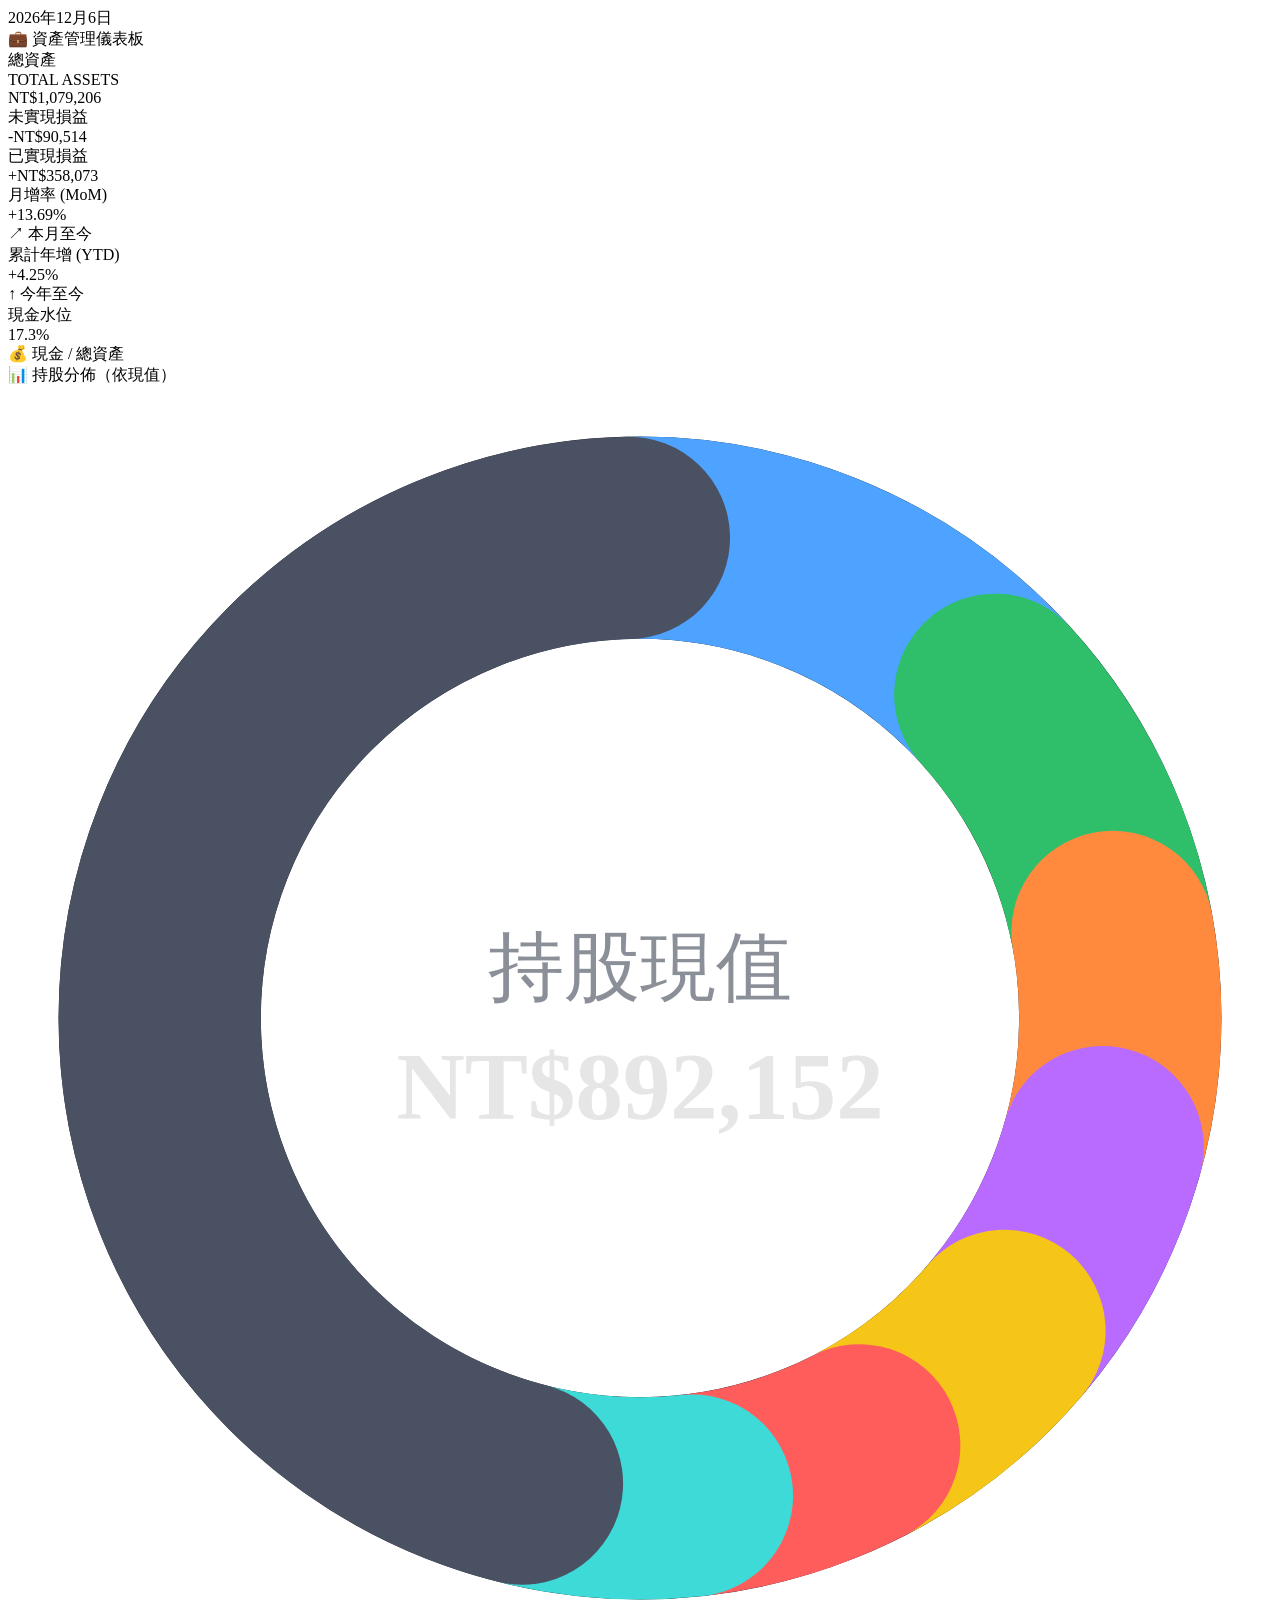
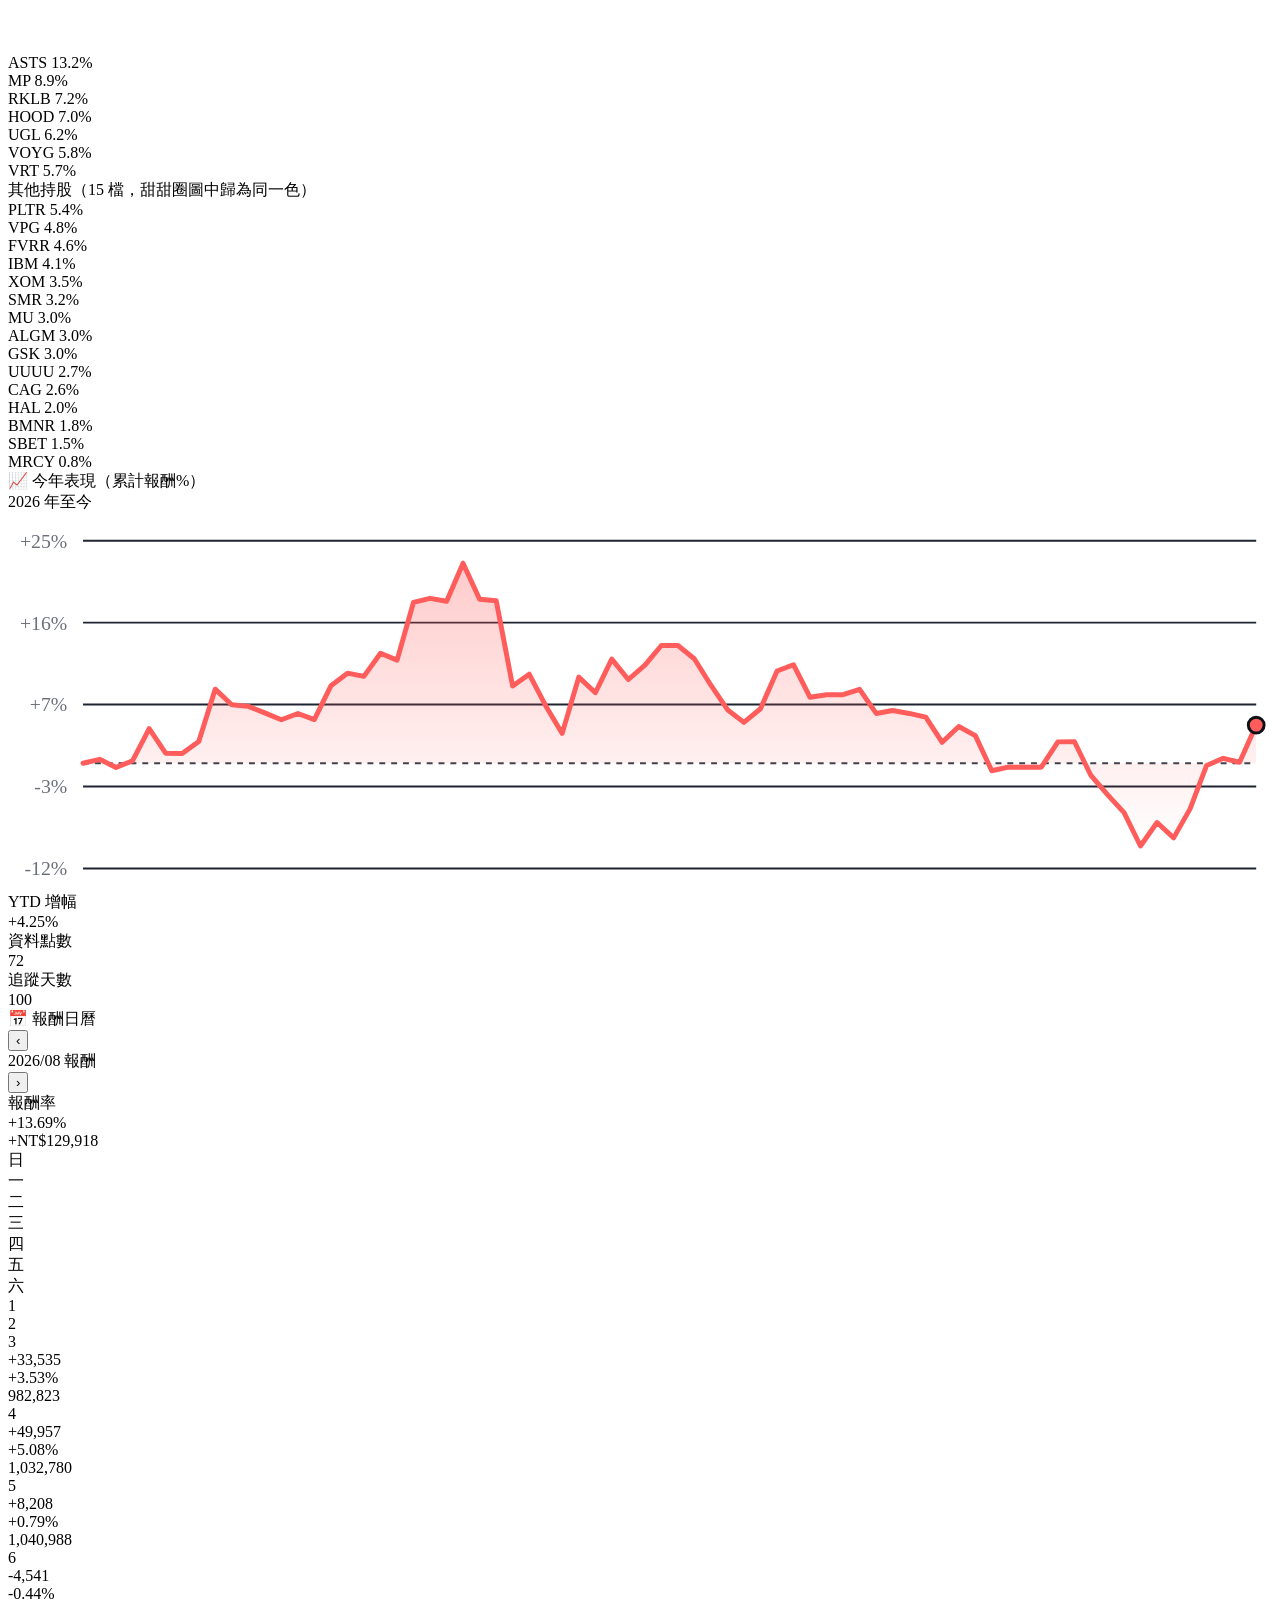
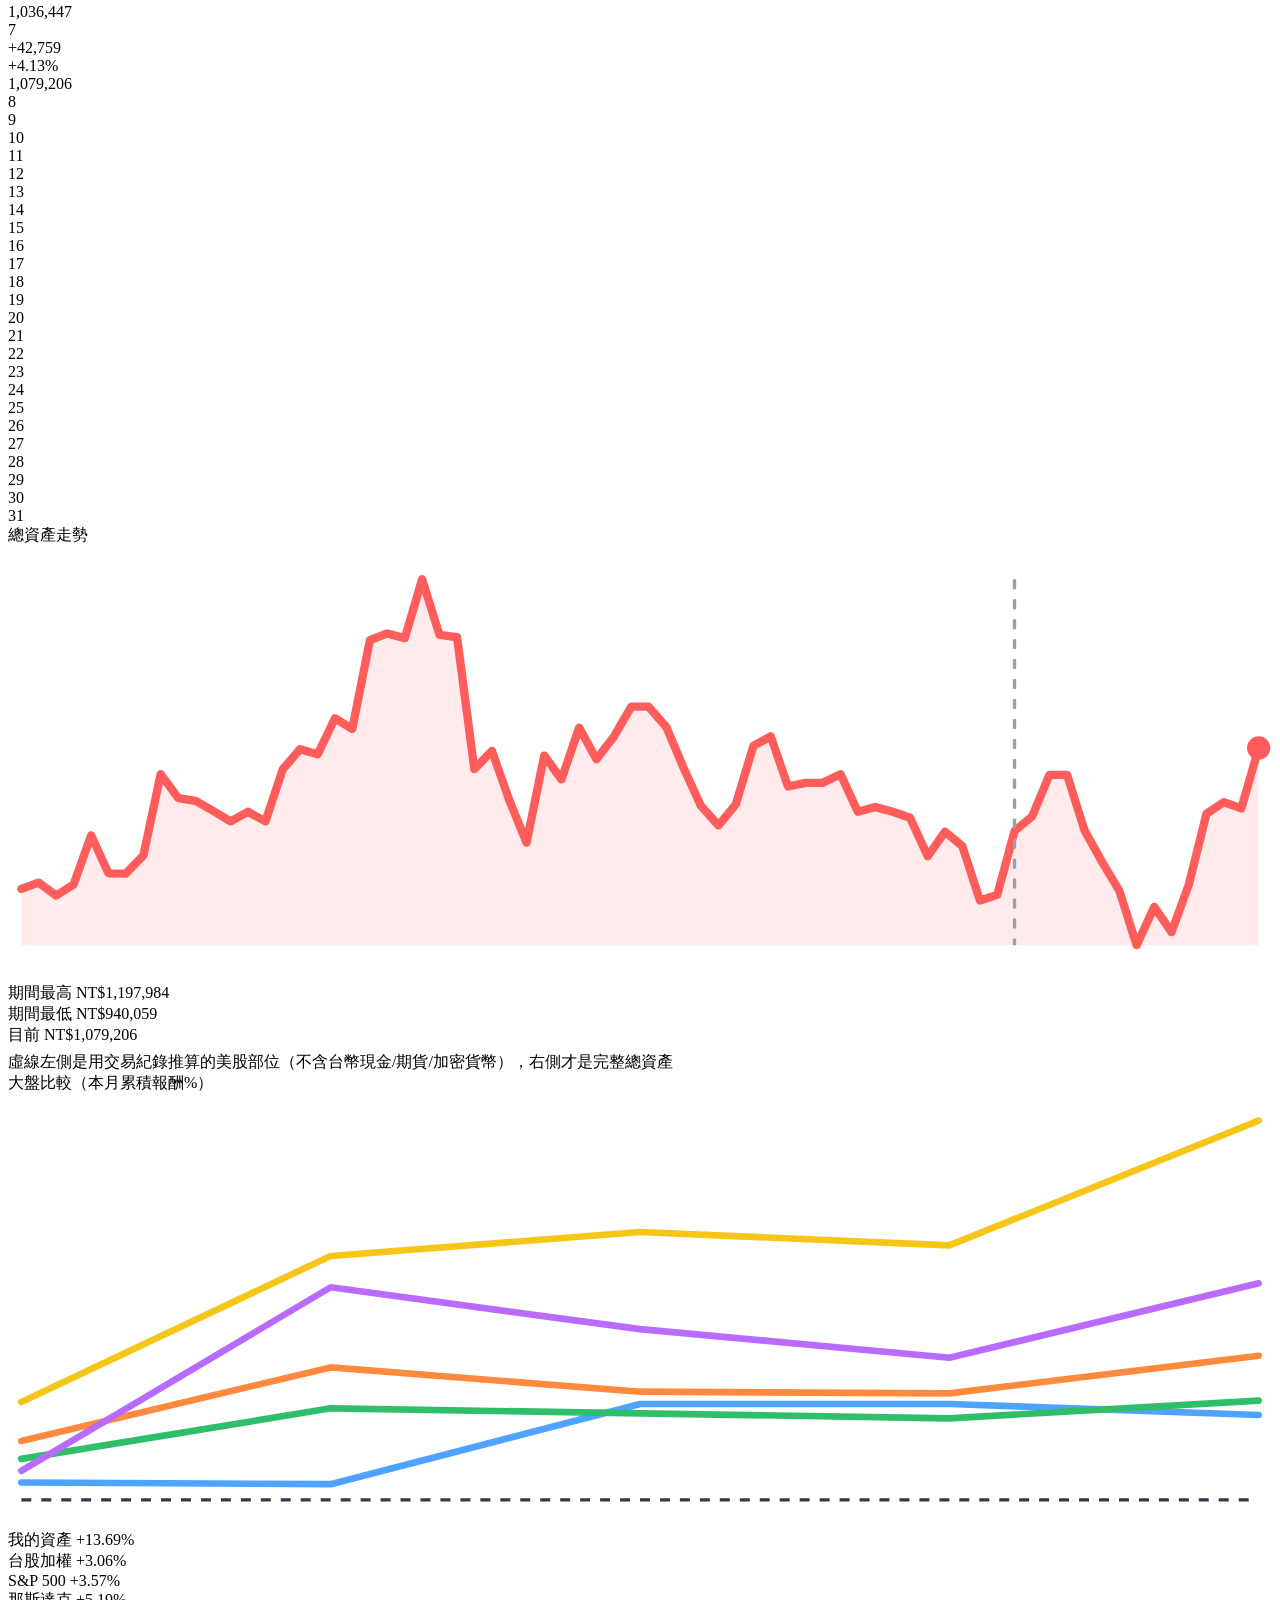
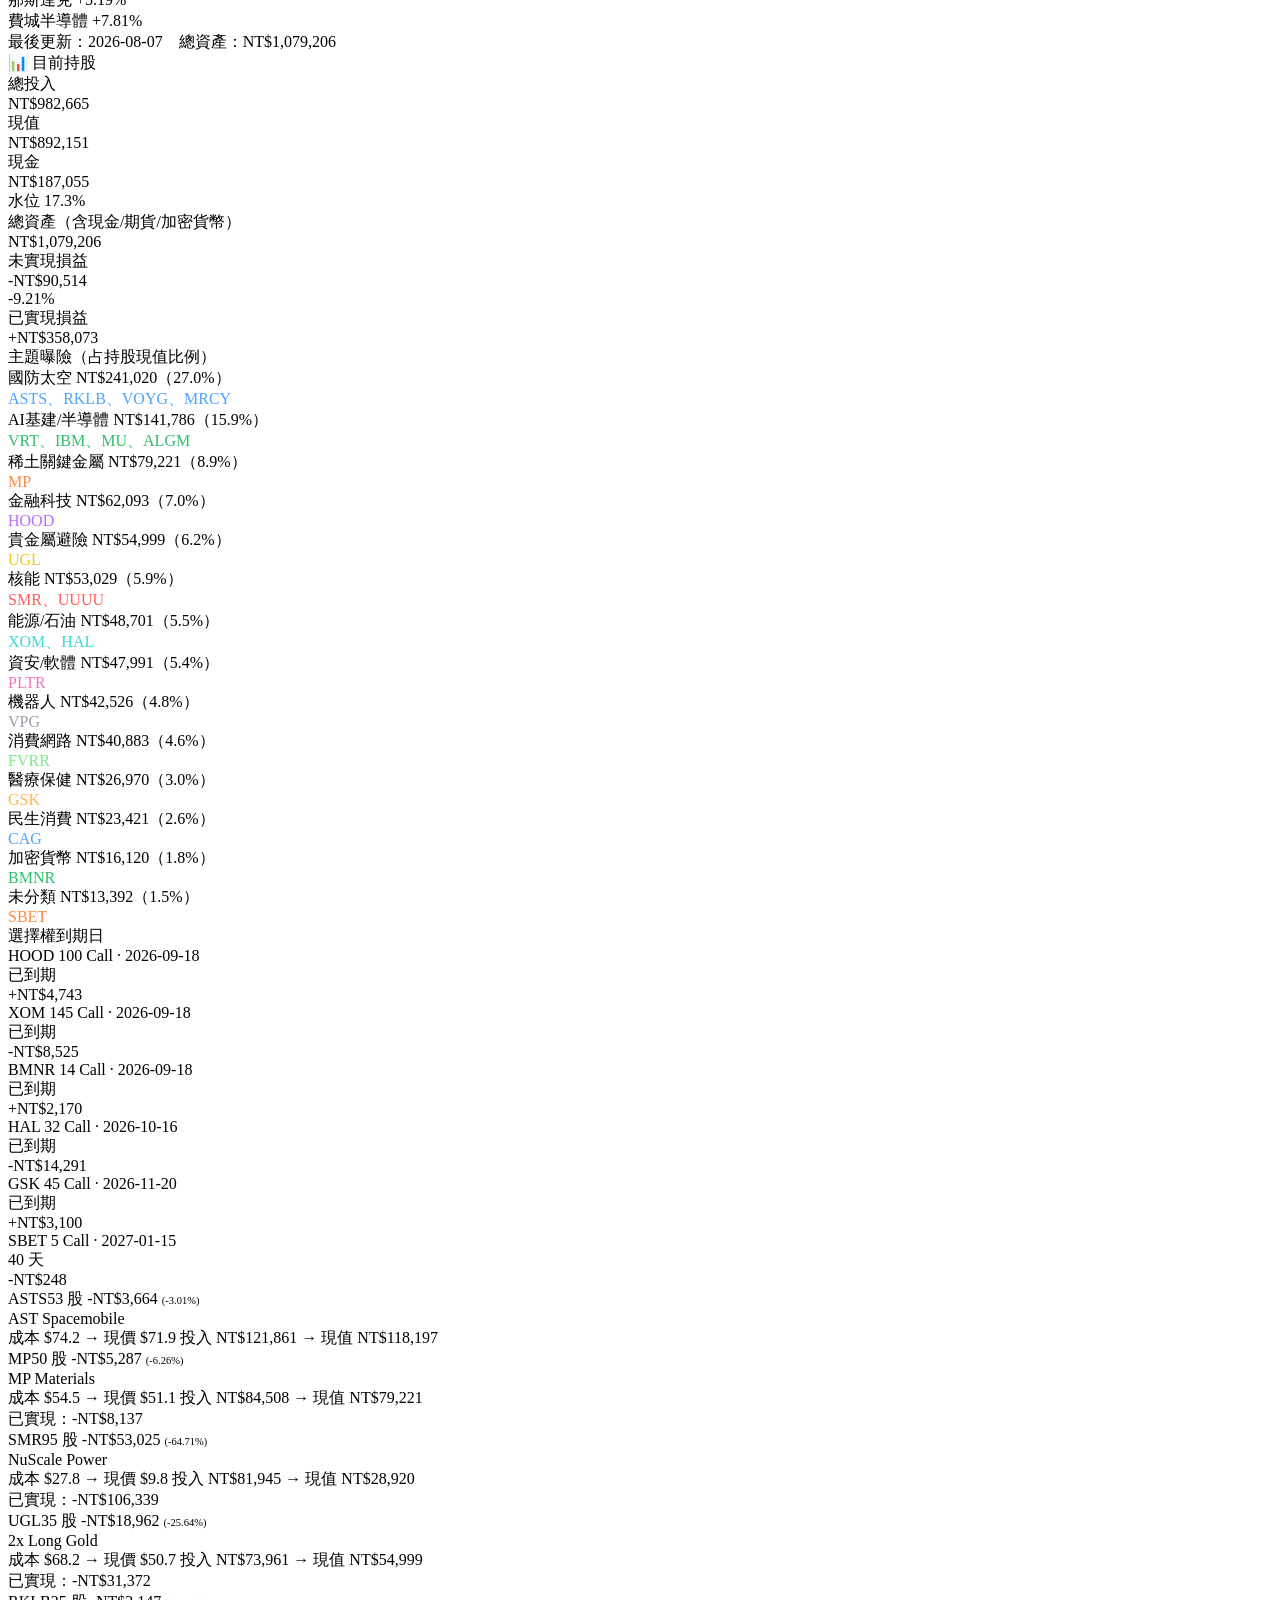
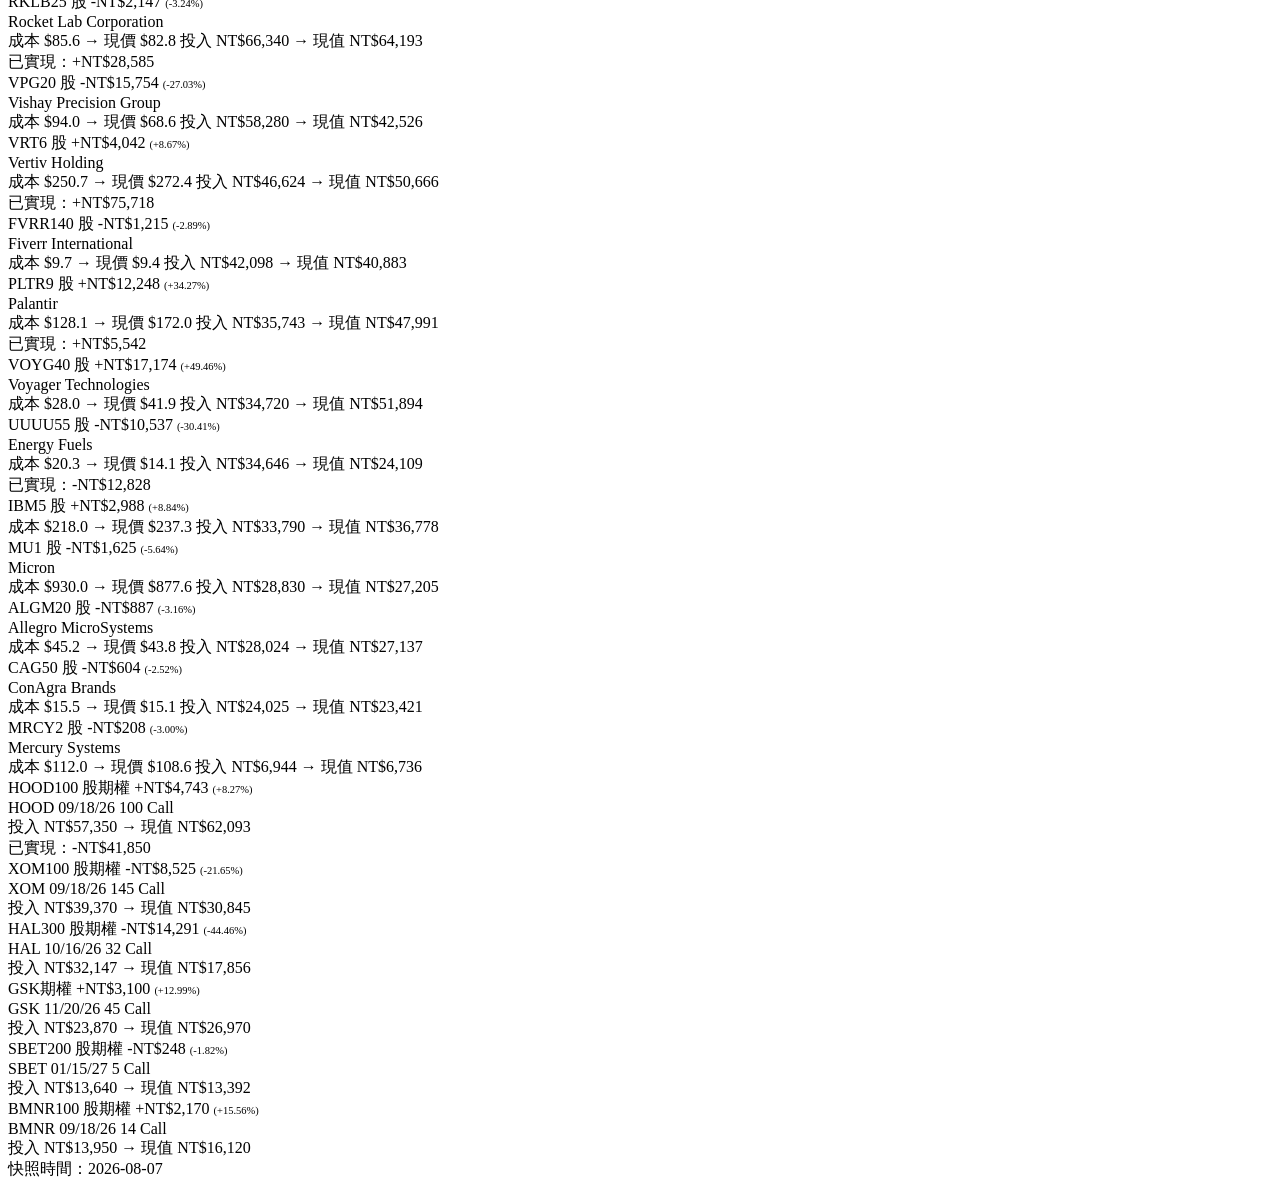
==== index.html @ ec4246f0 "移除持股更新頁面與 Firestore 即時同步，報酬日曆改成只讀 holdings.js Firestore 上的持股資料很久沒人更新，但只要文件存在就會無條件蓋掉 holdings.js 顯示的內" ====
<!DOCTYPE html>
<html lang="zh-Hant">
<head>
<meta charset="UTF-8">
<meta name="viewport" content="width=device-width, initial-scale=1.0">
<meta http-equiv="Cache-Control" content="no-cache, no-store, must-revalidate">
<meta http-equiv="Pragma" content="no-cache">
<meta http-equiv="Expires" content="0">
<title>報酬日曆</title>
<script>
  // 每次都用當下時間戳當版本號，強迫瀏覽器每次都重新抓最新的 CSS/JS，
  // 這樣排程任務每天更新完資料後，打開網站就一定是最新的，不用手動清快取。
  document.write('<link rel="stylesheet" href="style.css?v=' + Date.now() + '">');
</script>
</head>
<body>
  <div class="page">
    <div class="card hero-card">
      <div class="hero-header">
        <div class="hero-date" id="heroDate"></div>
        <div class="hero-title">💼 資產管理儀表板</div>
      </div>

      <div class="networth-block">
        <div class="networth-label-group">
          <div class="networth-label">總資產</div>
          <div class="networth-label-en">TOTAL ASSETS</div>
        </div>
        <div class="networth-value-row">
          <div class="networth-value" id="heroTotalAssets">--</div>
          <div class="networth-breakdown">
            <div class="breakdown-item">
              <div class="breakdown-label">未實現損益</div>
              <div class="breakdown-value" id="heroUnrealized">--</div>
            </div>
            <div class="breakdown-item">
              <div class="breakdown-label">已實現損益</div>
              <div class="breakdown-value" id="heroRealized">--</div>
            </div>
          </div>
        </div>
      </div>

      <div class="stat-tile-row">
        <div class="stat-tile">
          <div class="stat-label">月增率 (MoM)</div>
          <div class="stat-value" id="statMom">--</div>
          <div class="stat-sub">↗ 本月至今</div>
        </div>
        <div class="stat-tile">
          <div class="stat-label">累計年增 (YTD)</div>
          <div class="stat-value" id="statYtd">--</div>
          <div class="stat-sub">↑ 今年至今</div>
        </div>
        <div class="stat-tile">
          <div class="stat-label">現金水位</div>
          <div class="stat-value" id="statCash">--</div>
          <div class="stat-sub">💰 現金 / 總資產</div>
        </div>
      </div>

      <div class="donut-section">
        <div class="section-title">📊 持股分佈（依現值）</div>
        <div class="donut-body">
          <div class="donut-chart-wrap" id="donutChart"></div>
          <div class="donut-legend" id="donutLegend"></div>
        </div>
      </div>

      <div class="ytd-section">
        <div class="ytd-title-row">
          <div class="section-title">📈 今年表現（累計報酬%）</div>
          <div class="ytd-badge" id="ytdYearBadge">--</div>
        </div>
        <div class="chart-wrap" id="ytdChartWrap">
          <div id="ytdChart"></div>
          <div class="chart-tooltip" id="ytdTooltip"></div>
        </div>
        <div class="ytd-stats-row" id="ytdStatsRow"></div>
      </div>
    </div>

    <div class="card calendar-card">
      <div class="title-row">
        <span class="title-icon">📅</span>
        <span class="title-text">報酬日曆</span>
      </div>

      <div class="month-row">
        <button id="prevBtn" class="nav-btn">‹</button>
        <div class="month-label" id="monthLabel">2026/07 報酬</div>
        <button id="nextBtn" class="nav-btn">›</button>
      </div>

      <div class="summary-row">
        <div class="summary-block">
          <div class="summary-label">報酬率</div>
          <div class="summary-pct" id="monthPct">--%</div>
        </div>
        <div class="summary-amount" id="monthAmount">NT$0</div>
      </div>

      <div class="weekday-row">
        <div>日</div><div>一</div><div>二</div><div>三</div><div>四</div><div>五</div><div>六</div>
      </div>

      <div class="grid" id="grid"></div>

      <div class="asset-section">
        <div class="compare-title">總資產走勢</div>
        <div class="chart-wrap" id="assetChartWrap">
          <div id="assetChart"></div>
          <div class="chart-tooltip" id="assetTooltip"></div>
        </div>
      </div>

      <div class="compare-section">
        <div class="compare-title">大盤比較（本月累積報酬%）</div>
        <div class="chart-wrap" id="compareChartWrap">
          <div id="compareChart"></div>
          <div class="chart-tooltip" id="compareTooltip"></div>
        </div>
        <div class="compare-legend" id="compareLegend"></div>
      </div>

      <div class="footer" id="footer"></div>
    </div>

    <div class="card holdings-card">
      <div class="title-row">
        <span class="title-icon">📊</span>
        <span class="title-text">目前持股</span>
      </div>

      <div class="holdings-summary" id="holdingsSummary"></div>

      <div class="theme-section">
        <div class="compare-title">主題曝險（占持股現值比例）</div>
        <div class="theme-exposure" id="themeExposure"></div>
      </div>

      <div class="expiry-section">
        <div class="compare-title">選擇權到期日</div>
        <div class="expiry-list" id="expiryList"></div>
      </div>

      <div class="holdings-list" id="holdingsList"></div>

      <div class="footer" id="holdingsFooter"></div>
    </div>
  </div>

  <script>
    // 同上：幫每個資料檔跟主程式加上當下時間戳，確保每次打開都抓到當天排程任務推上去的最新版本。
    var __v = Date.now();
    document.write('<script src="data.js?v=' + __v + '"><\/script>');
    document.write('<script src="indices.js?v=' + __v + '"><\/script>');
    document.write('<script src="holdings.js?v=' + __v + '"><\/script>');
    document.write('<script src="app.js?v=' + __v + '"><\/script>');
  </script>
</body>
</html>
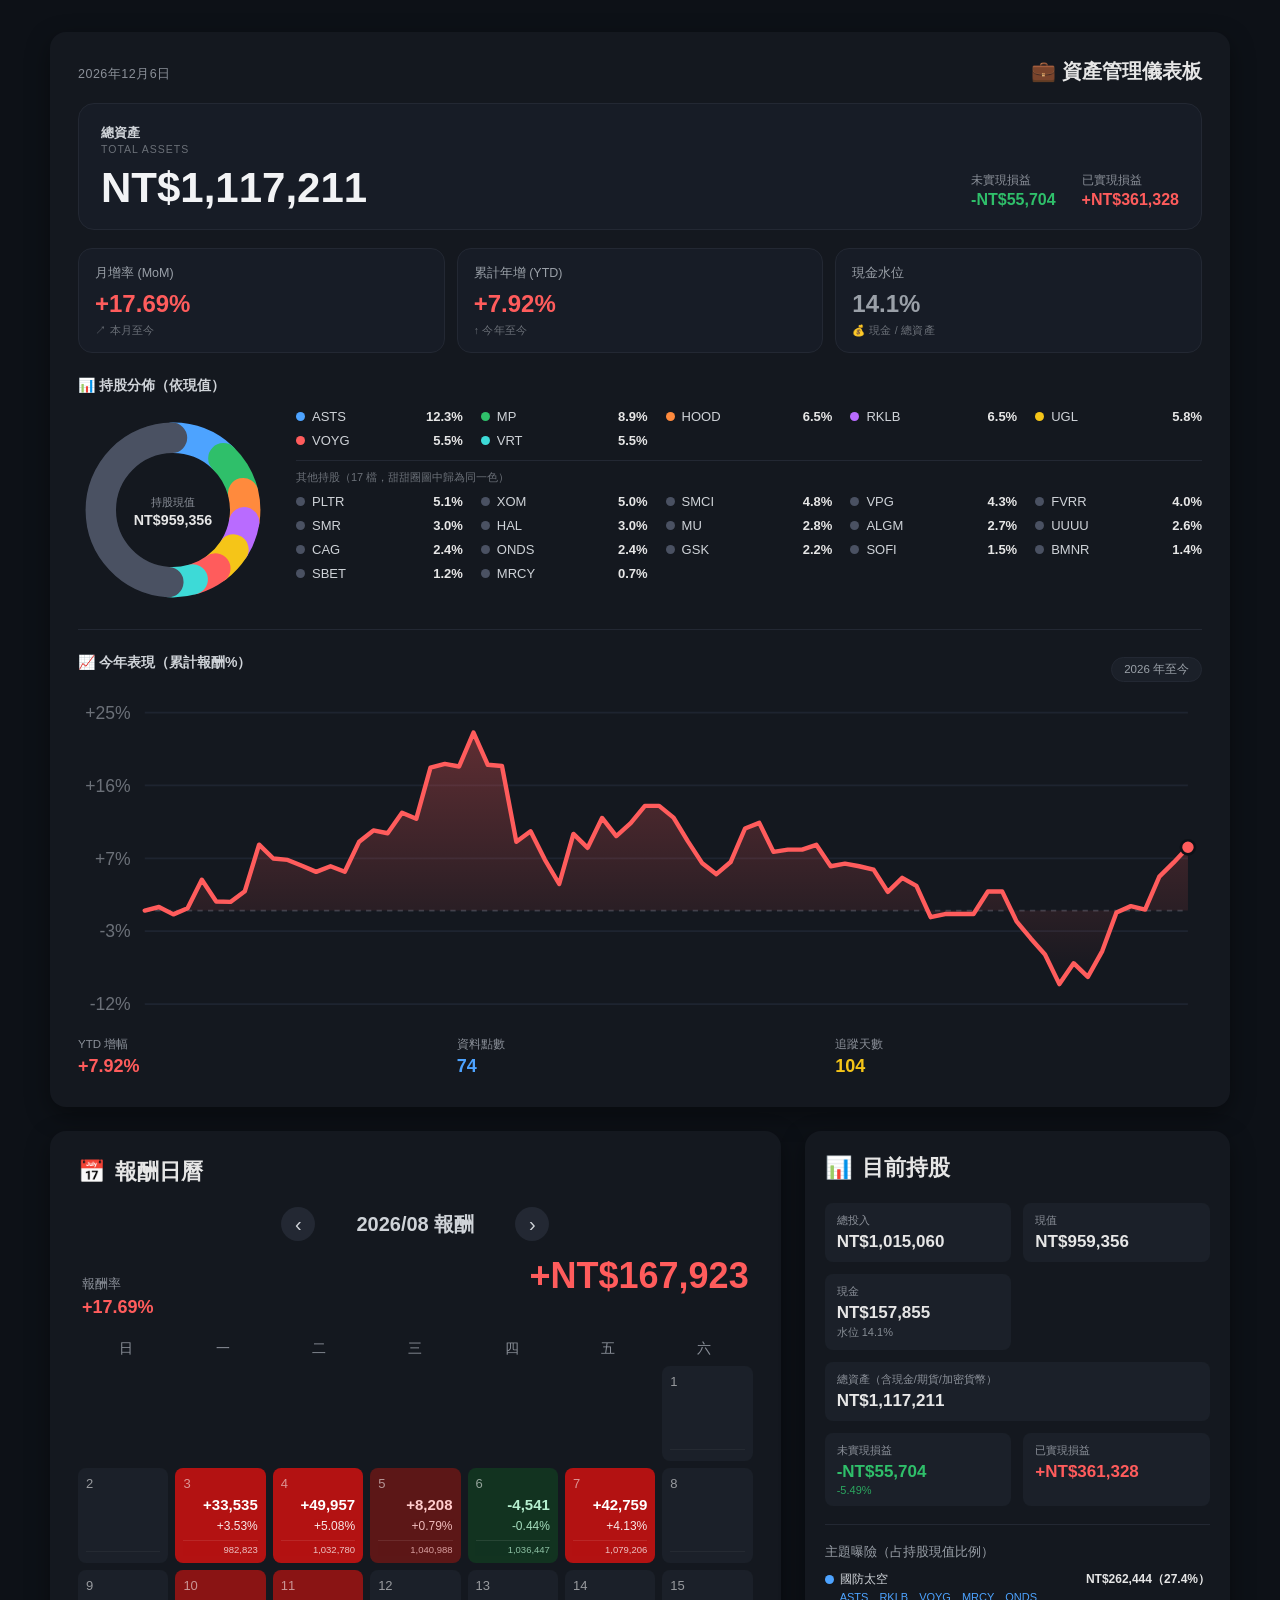
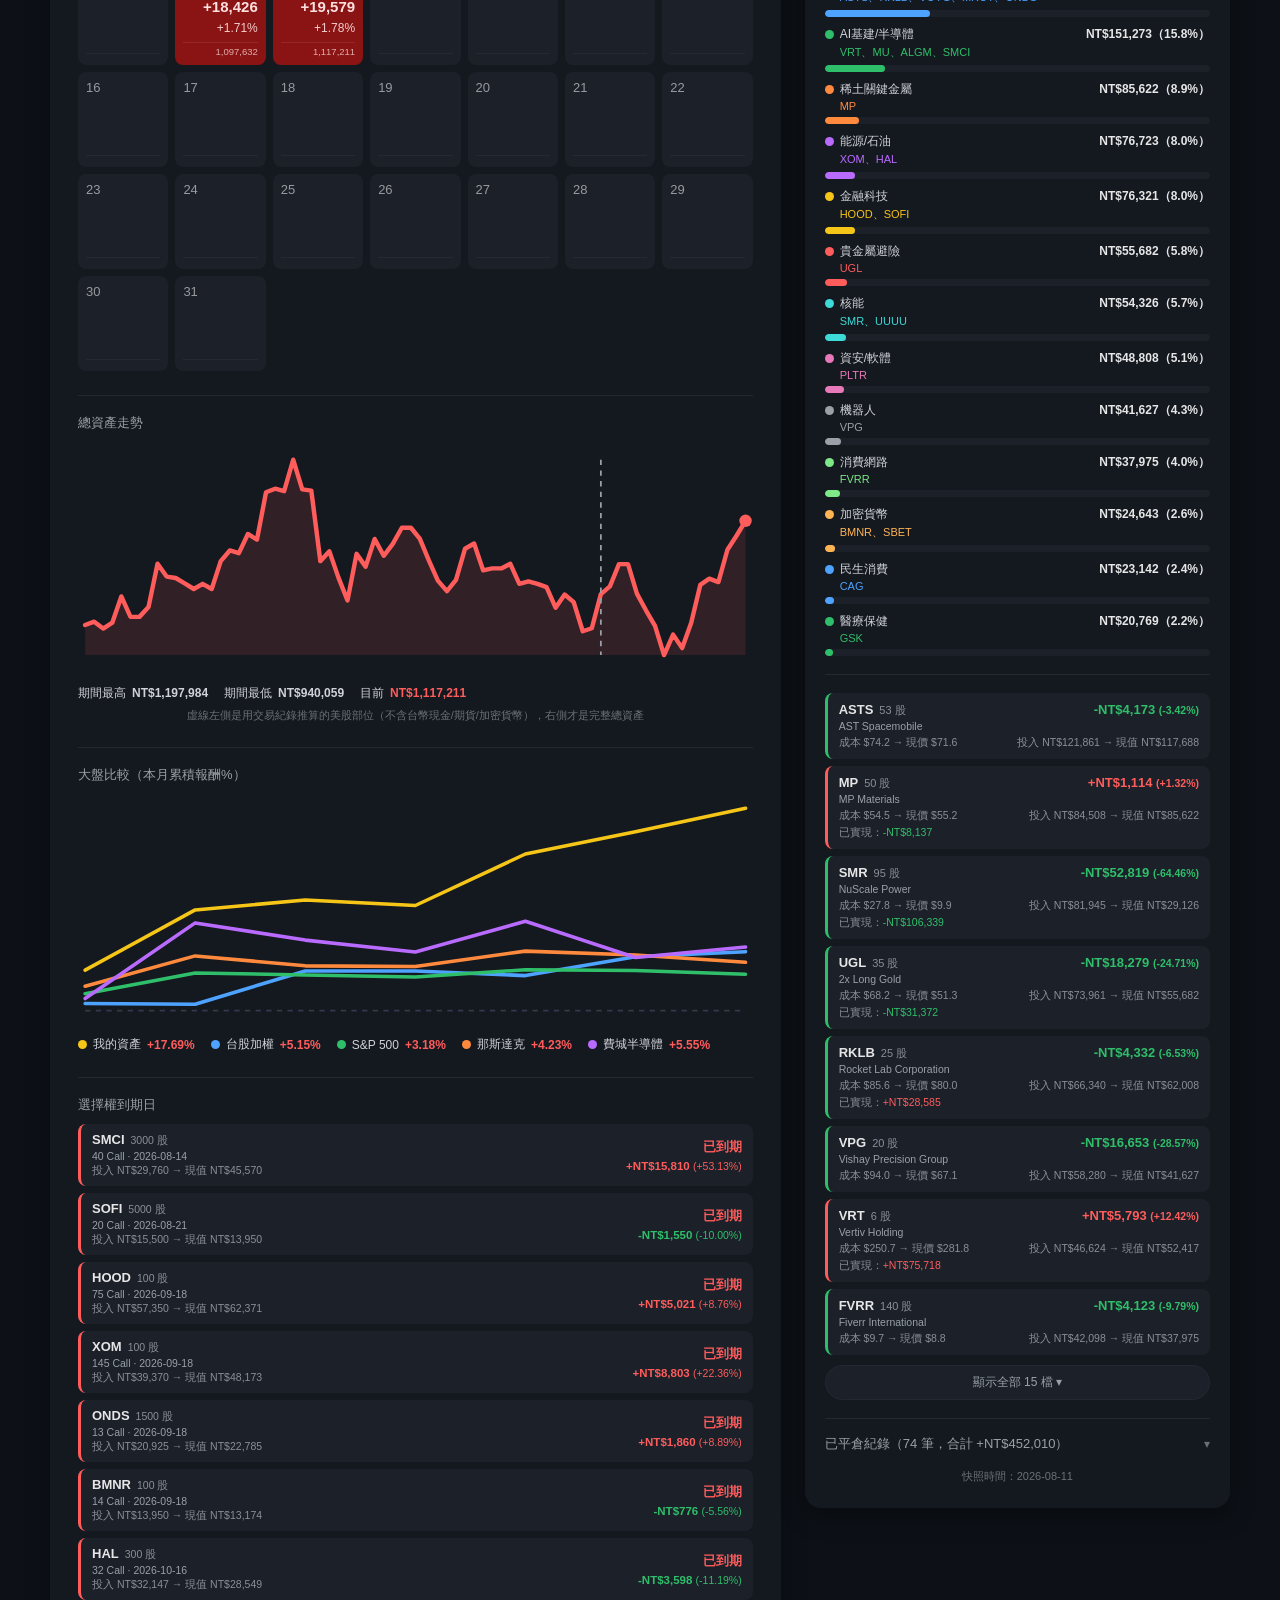
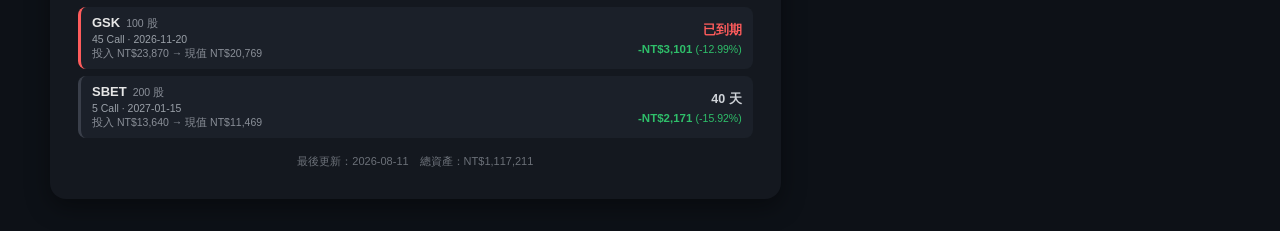
==== commit a5270750: "新增已平倉紀錄區塊、持股清單分頁收合，選擇權整合進到期日清單 - 持股清單預設只顯示前 8 檔股票，其餘收在展開按鈕後面 - 新增已平倉紀錄手風琴區塊（74 筆歷史紀錄，依損益排序） - 選擇權到期日" ====
--- a/index.html
+++ b/index.html
@@ -123,6 +123,11 @@
         <div class="compare-legend" id="compareLegend"></div>
       </div>
 
+      <div class="expiry-section expiry-section-in-calendar">
+        <div class="compare-title">選擇權到期日</div>
+        <div class="expiry-list" id="expiryList"></div>
+      </div>
+
       <div class="footer" id="footer"></div>
     </div>
 
@@ -139,12 +144,16 @@
         <div class="theme-exposure" id="themeExposure"></div>
       </div>
 
-      <div class="expiry-section">
-        <div class="compare-title">選擇權到期日</div>
-        <div class="expiry-list" id="expiryList"></div>
+      <div class="holdings-list" id="holdingsList"></div>
+      <button class="expand-btn" id="holdingsExpandBtn"></button>
+
+      <div class="closed-section">
+        <div class="closed-header" id="closedHeader">
+          <span class="compare-title closed-header-title" id="closedHeaderTitle">已平倉紀錄</span>
+          <span class="closed-chevron" id="closedChevron">▾</span>
+        </div>
+        <div class="closed-list" id="closedList"></div>
       </div>
-
-      <div class="holdings-list" id="holdingsList"></div>
 
       <div class="footer" id="holdingsFooter"></div>
     </div>
--- a/style.css
+++ b/style.css
@@ -0,0 +1,891 @@
+* { box-sizing: border-box; }
+
+body {
+  margin: 0;
+  min-height: 100vh;
+  background: #0d1117;
+  font-family: "Microsoft JhengHei", "PingFang TC", -apple-system, sans-serif;
+  color: #e6e6e6;
+  padding: 32px 16px;
+}
+
+.page {
+  width: 100%;
+  max-width: 1180px;
+  margin: 0 auto;
+  display: flex;
+  align-items: flex-start;
+  gap: 24px;
+  flex-wrap: wrap;
+}
+
+.card {
+  background: #14181f;
+  border-radius: 16px;
+  box-shadow: 0 8px 24px rgba(0,0,0,0.4);
+}
+
+.hero-card {
+  flex: 1 1 100%;
+  padding: 26px 28px 30px;
+}
+
+.calendar-card {
+  flex: 2 1 640px;
+  min-width: 520px;
+  padding: 26px 28px 30px;
+}
+
+.holdings-card {
+  flex: 1 1 380px;
+  max-width: 440px;
+  padding: 22px 20px 24px;
+}
+
+@media (max-width: 980px) {
+  .calendar-card, .holdings-card {
+    min-width: 0;
+    max-width: none;
+    width: 100%;
+  }
+}
+
+.title-row {
+  display: flex;
+  align-items: center;
+  gap: 10px;
+  font-size: 22px;
+  font-weight: 700;
+  margin-bottom: 20px;
+}
+
+
+.month-row {
+  display: flex;
+  align-items: center;
+  justify-content: center;
+  gap: 20px;
+  margin-bottom: 14px;
+}
+
+.month-label {
+  font-size: 20px;
+  font-weight: 700;
+  color: #cfd3d8;
+  min-width: 160px;
+  text-align: center;
+}
+
+.nav-btn {
+  background: #232833;
+  color: #cfd3d8;
+  border: none;
+  width: 34px;
+  height: 34px;
+  border-radius: 50%;
+  font-size: 20px;
+  cursor: pointer;
+  line-height: 1;
+}
+.nav-btn:hover { background: #2e3542; }
+
+.summary-row {
+  display: flex;
+  align-items: baseline;
+  justify-content: space-between;
+  margin-bottom: 22px;
+  padding: 0 4px;
+}
+
+.summary-label {
+  font-size: 13px;
+  color: #8a8f98;
+  margin-bottom: 4px;
+}
+
+.summary-pct {
+  font-size: 18px;
+  font-weight: 700;
+}
+
+.summary-amount {
+  font-size: 36px;
+  font-weight: 700;
+}
+
+.gain { color: #ff5c5c; }
+.loss { color: #2fbf6a; }
+.flat { color: #9aa0a8; }
+
+.weekday-row {
+  display: grid;
+  grid-template-columns: repeat(7, minmax(0, 1fr));
+  text-align: center;
+  font-size: 14px;
+  color: #8a8f98;
+  margin-bottom: 8px;
+}
+
+.grid {
+  display: grid;
+  grid-template-columns: repeat(7, minmax(0, 1fr));
+  gap: 7px;
+}
+
+.cell {
+  aspect-ratio: 1 / 1.05;
+  border-radius: 8px;
+  padding: 8px 8px;
+  display: flex;
+  flex-direction: column;
+  justify-content: space-between;
+  font-size: 10.5px;
+  background: #1b2029;
+  min-width: 0;
+  overflow: hidden;
+}
+
+.cell.empty { background: transparent; }
+
+.cell .day-num {
+  font-size: 13px;
+  color: rgba(255,255,255,0.55);
+}
+
+.cell .amount {
+  font-size: 15px;
+  font-weight: 700;
+  text-align: right;
+  white-space: nowrap;
+  overflow: hidden;
+  text-overflow: clip;
+}
+
+.cell .pct {
+  font-size: 12px;
+  text-align: right;
+  opacity: 0.9;
+  white-space: nowrap;
+  overflow: hidden;
+}
+
+.cell .day-total {
+  font-size: 9.5px;
+  text-align: right;
+  opacity: 0.75;
+  white-space: nowrap;
+  overflow: hidden;
+  border-top: 1px solid rgba(255,255,255,0.12);
+  padding-top: 3px;
+  margin-top: 2px;
+}
+
+.cell.no-data .amount,
+.cell.no-data .pct,
+.cell.no-data .day-total {
+  color: #4a4f58;
+  border-top-color: rgba(255,255,255,0.06);
+}
+
+/* 台股慣例：紅 = 賺錢(正), 綠 = 賠錢(負) */
+.lvl-gain-1 { background: #3a1414; color: #ffb3b3; }
+.lvl-gain-2 { background: #5c1717; color: #ffcccc; }
+.lvl-gain-3 { background: #8a1414; color: #ffe0e0; }
+.lvl-gain-4 { background: #b31212; color: #ffffff; }
+
+.lvl-loss-1 { background: #123320; color: #b6f0cf; }
+.lvl-loss-2 { background: #0f4a2c; color: #cdf7e2; }
+.lvl-loss-3 { background: #0b6b3a; color: #e3fff0; }
+.lvl-loss-4 { background: #068a45; color: #ffffff; }
+
+.asset-section {
+  margin-top: 24px;
+  padding-top: 18px;
+  border-top: 1px solid #232833;
+}
+
+#assetChart svg {
+  width: 100%;
+  height: auto;
+  display: block;
+}
+
+.chart-wrap {
+  position: relative;
+}
+
+.chart-tooltip {
+  position: absolute;
+  display: none;
+  pointer-events: none;
+  background: #1f242e;
+  border: 1px solid #33394a;
+  border-radius: 6px;
+  padding: 6px 10px;
+  font-size: 11px;
+  line-height: 1.6;
+  white-space: nowrap;
+  box-shadow: 0 4px 14px rgba(0,0,0,0.4);
+  z-index: 5;
+}
+
+.chart-tooltip .tt-date {
+  color: #9aa0a8;
+  font-weight: 700;
+  margin-bottom: 3px;
+}
+
+.chart-tooltip .tt-row {
+  display: flex;
+  align-items: center;
+  gap: 6px;
+}
+
+.chart-tooltip .tt-dot {
+  width: 7px;
+  height: 7px;
+  border-radius: 50%;
+  flex: none;
+}
+
+.chart-tooltip .tt-value {
+  font-weight: 700;
+}
+
+.compare-section {
+  margin-top: 24px;
+  padding-top: 18px;
+  border-top: 1px solid #232833;
+}
+
+.compare-title {
+  font-size: 13px;
+  color: #9aa0a8;
+  margin-bottom: 10px;
+}
+
+#compareChart svg {
+  width: 100%;
+  height: auto;
+  display: block;
+}
+
+.compare-legend {
+  display: flex;
+  flex-wrap: wrap;
+  gap: 10px 16px;
+  margin-top: 12px;
+  font-size: 12px;
+}
+
+.legend-item {
+  display: flex;
+  align-items: center;
+  gap: 6px;
+  color: #cfd3d8;
+}
+
+.legend-dot {
+  width: 9px;
+  height: 9px;
+  border-radius: 50%;
+  flex: none;
+}
+
+.legend-value {
+  font-weight: 700;
+}
+
+.footer {
+  margin-top: 16px;
+  font-size: 11px;
+  color: #6b7078;
+  text-align: center;
+}
+
+/* ---- 持股面板 ---- */
+
+.holdings-summary {
+  display: grid;
+  grid-template-columns: 1fr 1fr;
+  gap: 12px;
+  margin-bottom: 18px;
+  padding-bottom: 18px;
+  border-bottom: 1px solid #232833;
+}
+
+.holdings-summary .metric {
+  background: #1b2029;
+  border-radius: 8px;
+  padding: 10px 12px;
+}
+
+.holdings-summary .metric.wide {
+  grid-column: 1 / -1;
+}
+
+.holdings-summary .metric-label {
+  font-size: 11px;
+  color: #8a8f98;
+  margin-bottom: 4px;
+}
+
+.holdings-summary .metric-value {
+  font-size: 17px;
+  font-weight: 700;
+}
+
+.holdings-summary .metric-sub {
+  font-size: 11px;
+  margin-top: 2px;
+  opacity: 0.85;
+}
+
+.theme-section {
+  margin-bottom: 18px;
+  padding-bottom: 18px;
+  border-bottom: 1px solid #232833;
+}
+
+.theme-exposure {
+  display: flex;
+  flex-direction: column;
+  gap: 9px;
+}
+
+.theme-row-label {
+  display: flex;
+  align-items: center;
+  gap: 6px;
+  font-size: 12px;
+  color: #cfd3d8;
+  margin-bottom: 4px;
+}
+
+.theme-row-value {
+  margin-left: auto;
+  font-weight: 700;
+  color: #e6e6e6;
+}
+
+.theme-row-symbols {
+  font-size: 11px;
+  color: #7d8590;
+  margin: -2px 0 5px 15px;
+}
+
+.theme-bar-track {
+  background: #1b2029;
+  border-radius: 4px;
+  height: 7px;
+  overflow: hidden;
+}
+
+.theme-bar-fill {
+  height: 100%;
+  border-radius: 4px;
+}
+
+.expiry-section {
+  margin-bottom: 18px;
+  padding-bottom: 18px;
+  border-bottom: 1px solid #232833;
+}
+
+/* 選擇權到期日搬到報酬日曆卡片後，改用跟同卡片其他區塊一樣的「上邊框」分隔線 */
+.expiry-section-in-calendar {
+  margin: 24px 0 0;
+  padding: 18px 0 0;
+  border-bottom: none;
+  border-top: 1px solid #232833;
+}
+
+.expiry-list {
+  display: flex;
+  flex-direction: column;
+  gap: 7px;
+}
+
+.expiry-row {
+  display: flex;
+  justify-content: space-between;
+  align-items: center;
+  gap: 10px;
+  background: #1b2029;
+  border-radius: 8px;
+  padding: 8px 11px;
+  border-left: 3px solid #3a3f4a;
+}
+
+.expiry-row.expiry-soon { border-left-color: #f5c518; }
+.expiry-row.expiry-urgent { border-left-color: #ff5c5c; }
+
+.expiry-main {
+  display: flex;
+  flex-direction: column;
+  gap: 2px;
+  min-width: 0;
+}
+
+.expiry-symbol-row {
+  display: flex;
+  align-items: baseline;
+  gap: 6px;
+}
+
+.expiry-symbol {
+  font-weight: 700;
+  font-size: 13px;
+  color: #e6e6e6;
+}
+
+.expiry-shares {
+  font-size: 10.5px;
+  color: #8a8f98;
+}
+
+.expiry-name {
+  font-size: 10.5px;
+  color: #9aa0a8;
+}
+
+.expiry-invest {
+  font-size: 10.5px;
+  color: #8a8f98;
+}
+
+.expiry-right {
+  text-align: right;
+  flex: none;
+}
+
+.expiry-days {
+  font-weight: 700;
+  font-size: 12.5px;
+  color: #cfd3d8;
+}
+
+.expiry-row.expiry-urgent .expiry-days { color: #ff5c5c; }
+.expiry-row.expiry-soon .expiry-days { color: #f5c518; }
+
+.expiry-pl {
+  font-size: 11.5px;
+  margin-top: 4px;
+  font-weight: 700;
+}
+
+.expiry-pct {
+  font-size: 10.5px;
+  font-weight: 400;
+}
+
+.holdings-list {
+  display: flex;
+  flex-direction: column;
+  gap: 7px;
+}
+
+.holding-row {
+  background: #1b2029;
+  border-radius: 8px;
+  padding: 9px 11px;
+  border-left: 3px solid #3a3f4a;
+}
+
+.holding-row.gain-border { border-left-color: #ff5c5c; }
+.holding-row.loss-border { border-left-color: #2fbf6a; }
+
+.holding-row .h-line1 {
+  display: flex;
+  justify-content: space-between;
+  align-items: baseline;
+  font-size: 13px;
+}
+
+.holding-row .h-symbol {
+  font-weight: 700;
+  color: #e6e6e6;
+}
+
+.holding-row .h-shares {
+  font-size: 11px;
+  color: #8a8f98;
+  margin-left: 6px;
+  font-weight: 400;
+}
+
+.holding-row .h-tag {
+  font-size: 9.5px;
+  font-weight: 700;
+  color: #cdb4ff;
+  background: rgba(185, 107, 255, 0.18);
+  border-radius: 4px;
+  padding: 1px 5px;
+  margin-left: 6px;
+}
+
+.holding-row .h-name {
+  font-size: 10.5px;
+  color: #9aa0a8;
+  margin-top: 2px;
+}
+
+.holding-row .h-pl {
+  font-weight: 700;
+  font-size: 13px;
+}
+
+.holding-row .h-line2 {
+  display: flex;
+  justify-content: space-between;
+  font-size: 10.5px;
+  color: #8a8f98;
+  margin-top: 4px;
+}
+
+.holding-row .h-line3 {
+  font-size: 10.5px;
+  color: #8a8f98;
+  margin-top: 3px;
+}
+
+.expand-btn {
+  display: block;
+  width: 100%;
+  margin-top: 10px;
+  background: #1b2029;
+  color: #9aa0a8;
+  border: 1px solid #232833;
+  border-radius: 999px;
+  padding: 8px 12px;
+  font-size: 12px;
+  cursor: pointer;
+  text-align: center;
+}
+.expand-btn:hover { background: #232833; color: #cfd3d8; }
+.expand-btn:empty { display: none; }
+
+/* ---- 已平倉紀錄（手風琴，預設收起） ---- */
+
+.closed-section {
+  margin-top: 18px;
+  padding-top: 16px;
+  border-top: 1px solid #232833;
+}
+
+.closed-header {
+  display: flex;
+  align-items: center;
+  justify-content: space-between;
+  cursor: pointer;
+  user-select: none;
+}
+
+.closed-header-title {
+  margin-bottom: 0;
+}
+
+.closed-chevron {
+  font-size: 12px;
+  color: #6b7078;
+  transition: transform 0.15s ease;
+}
+
+.closed-header.open .closed-chevron {
+  transform: rotate(180deg);
+}
+
+.closed-list {
+  display: none;
+  flex-direction: column;
+  gap: 4px;
+  margin-top: 12px;
+  max-height: 420px;
+  overflow-y: auto;
+}
+
+.closed-list.open {
+  display: flex;
+}
+
+.closed-row {
+  display: flex;
+  align-items: baseline;
+  gap: 8px;
+  padding: 6px 9px;
+  border-radius: 6px;
+  border-left: 3px solid #3a3f4a;
+  background: #1b2029;
+  font-size: 11.5px;
+}
+
+.closed-row.gain-border { border-left-color: #ff5c5c; }
+.closed-row.loss-border { border-left-color: #2fbf6a; }
+
+.closed-row .cr-symbol {
+  font-weight: 700;
+  color: #e6e6e6;
+  flex: none;
+}
+
+.closed-row .cr-name {
+  color: #7d8590;
+  overflow: hidden;
+  text-overflow: ellipsis;
+  white-space: nowrap;
+  flex: 1 1 auto;
+  min-width: 0;
+}
+
+.closed-row .cr-pl {
+  font-weight: 700;
+  flex: none;
+  margin-left: auto;
+}
+
+/* ---- Hero 摘要卡 ---- */
+
+.hero-header {
+  display: flex;
+  align-items: baseline;
+  justify-content: space-between;
+  flex-wrap: wrap;
+  gap: 6px 16px;
+  margin-bottom: 18px;
+}
+
+.hero-date {
+  font-size: 12.5px;
+  color: #8a8f98;
+  letter-spacing: 0.5px;
+}
+
+.hero-title {
+  font-size: 20px;
+  font-weight: 700;
+  color: #e6e6e6;
+}
+
+.networth-block {
+  background: #171c26;
+  border: 1px solid #232833;
+  border-radius: 16px;
+  padding: 20px 22px;
+  margin-bottom: 18px;
+}
+
+.networth-label {
+  font-size: 13px;
+  color: #cfd3d8;
+  font-weight: 700;
+}
+
+.networth-label-en {
+  font-size: 10.5px;
+  color: #6b7078;
+  letter-spacing: 1px;
+  margin-top: 1px;
+}
+
+.networth-value-row {
+  display: flex;
+  align-items: flex-end;
+  justify-content: space-between;
+  flex-wrap: wrap;
+  gap: 12px 24px;
+  margin-top: 12px;
+}
+
+.networth-value {
+  font-size: 42px;
+  font-weight: 800;
+  color: #f2f3f5;
+  line-height: 1;
+  white-space: nowrap;
+}
+
+.networth-breakdown {
+  display: flex;
+  gap: 26px;
+  flex-wrap: wrap;
+}
+
+.breakdown-label {
+  font-size: 11.5px;
+  color: #8a8f98;
+  margin-bottom: 3px;
+}
+
+.breakdown-value {
+  font-size: 16px;
+  font-weight: 700;
+}
+
+.stat-tile-row {
+  display: grid;
+  grid-template-columns: repeat(3, 1fr);
+  gap: 12px;
+  margin-bottom: 24px;
+}
+
+.stat-tile {
+  background: #171c26;
+  border: 1px solid #232833;
+  border-radius: 14px;
+  padding: 16px 16px 14px;
+  min-width: 0;
+}
+
+.stat-label {
+  font-size: 12.5px;
+  color: #9aa0a8;
+  margin-bottom: 8px;
+}
+
+.stat-value {
+  font-size: 24px;
+  font-weight: 800;
+  line-height: 1.15;
+}
+
+.stat-sub {
+  font-size: 10.5px;
+  color: #6b7078;
+  margin-top: 6px;
+  letter-spacing: 0.3px;
+}
+
+.stat-blue { color: #4da3ff; }
+.stat-yellow { color: #f5c518; }
+
+.section-title {
+  font-size: 14px;
+  font-weight: 700;
+  color: #cfd3d8;
+  margin-bottom: 14px;
+}
+
+.donut-section {
+  margin-bottom: 24px;
+  padding-bottom: 24px;
+  border-bottom: 1px solid #232833;
+}
+
+.donut-body {
+  display: flex;
+  align-items: flex-start;
+  gap: 28px;
+  flex-wrap: wrap;
+}
+
+.donut-chart-wrap {
+  flex: none;
+  width: 190px;
+  margin-top: 6px;
+}
+
+.donut-chart-wrap svg {
+  width: 100%;
+  height: auto;
+  display: block;
+}
+
+.donut-legend {
+  flex: 1 1 380px;
+  min-width: 240px;
+  display: grid;
+  grid-template-columns: repeat(auto-fill, minmax(148px, 1fr));
+  gap: 9px 18px;
+  align-content: start;
+}
+
+.donut-legend-row {
+  display: flex;
+  align-items: center;
+  gap: 7px;
+  font-size: 13px;
+  min-width: 0;
+}
+
+.donut-legend-label {
+  color: #cfd3d8;
+  flex: 1 1 auto;
+  overflow: hidden;
+  text-overflow: ellipsis;
+  white-space: nowrap;
+  min-width: 0;
+}
+
+.donut-legend-value {
+  font-weight: 700;
+  color: #e6e6e6;
+  flex: none;
+  margin-left: 6px;
+}
+
+.donut-legend-divider {
+  grid-column: 1 / -1;
+  font-size: 11px;
+  color: #6b7078;
+  border-top: 1px solid #232833;
+  padding-top: 9px;
+  margin-top: 3px;
+}
+
+.ytd-title-row {
+  display: flex;
+  align-items: center;
+  justify-content: space-between;
+  gap: 12px;
+  margin-bottom: 2px;
+}
+
+.ytd-badge {
+  font-size: 11.5px;
+  color: #9aa0a8;
+  background: #1b2029;
+  border: 1px solid #232833;
+  border-radius: 999px;
+  padding: 4px 12px;
+  flex: none;
+}
+
+#ytdChart svg {
+  width: 100%;
+  height: auto;
+  display: block;
+}
+
+.ytd-stats-row {
+  display: grid;
+  grid-template-columns: repeat(3, 1fr);
+  gap: 12px;
+  margin-top: 16px;
+}
+
+.ytd-stat {
+  text-align: left;
+}
+
+.ytd-stat-label {
+  font-size: 11.5px;
+  color: #8a8f98;
+  margin-bottom: 4px;
+}
+
+.ytd-stat-value {
+  font-size: 18px;
+  font-weight: 800;
+}
+
+@media (max-width: 640px) {
+  .stat-tile-row, .ytd-stats-row {
+    grid-template-columns: 1fr 1fr;
+  }
+  .networth-value {
+    font-size: 32px;
+  }
+  .donut-body {
+    gap: 18px;
+  }
+}
